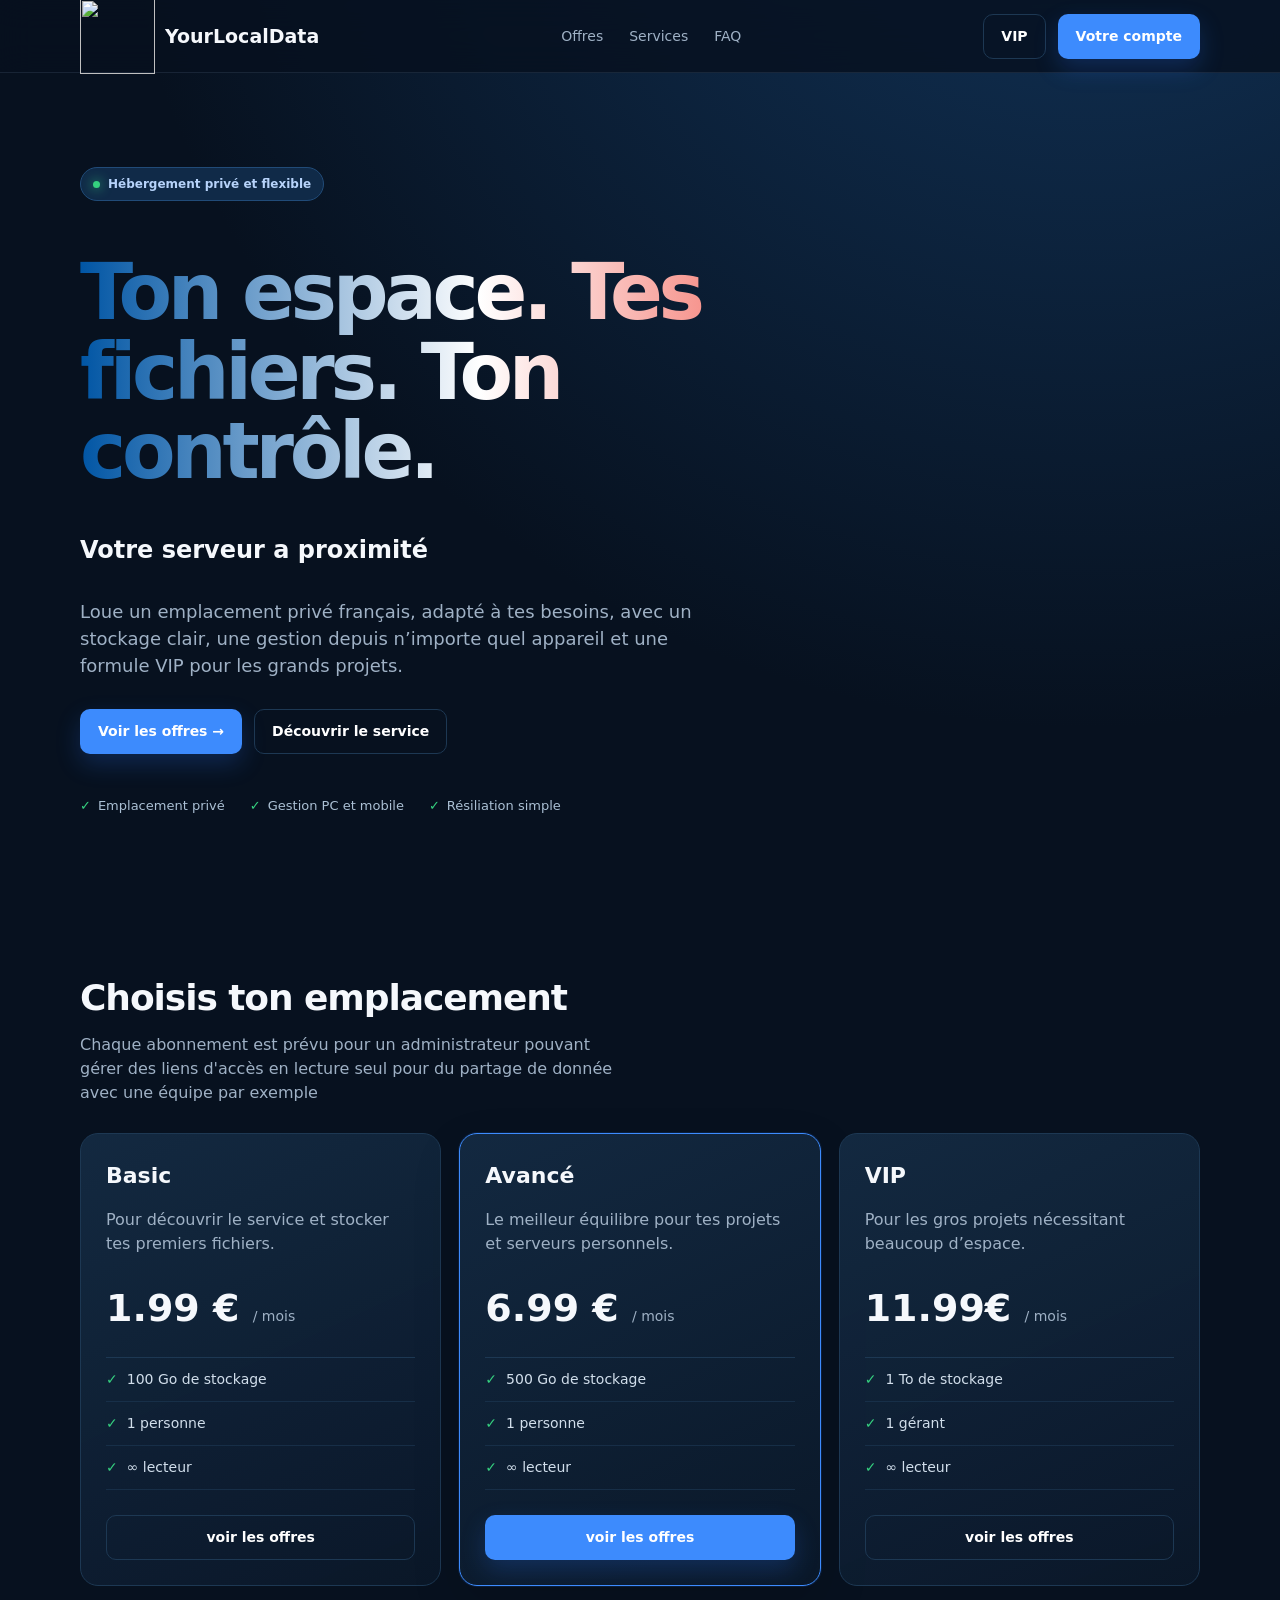
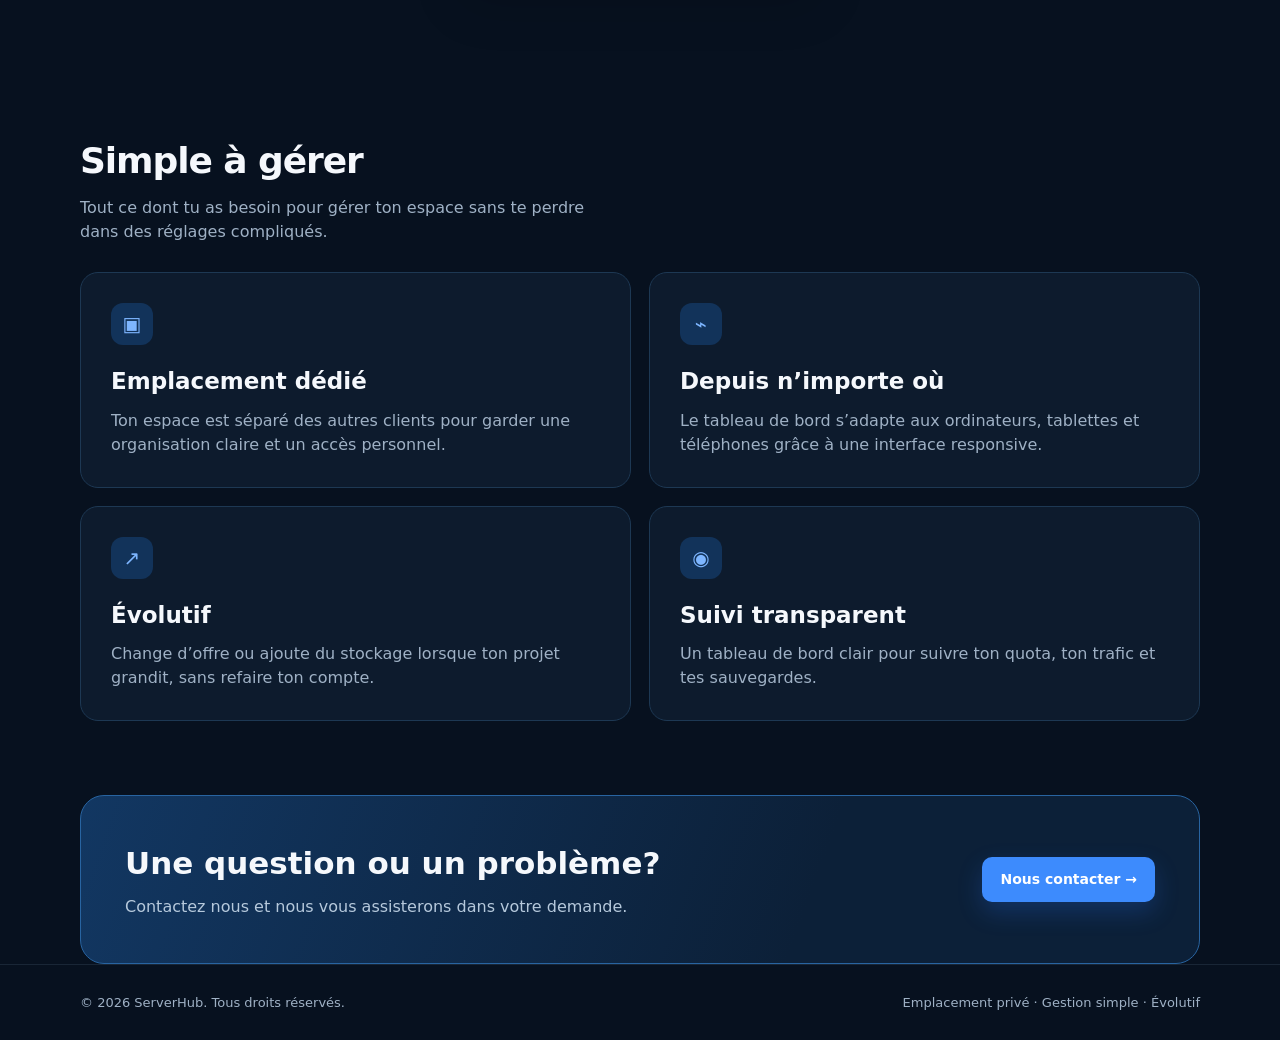
==== index.html @ 94ce7828 "Add files via upload" ====
<!DOCTYPE html>
<html lang="fr">
    <header>
        <div class="container nav">
            <a class="brand" href="YourLocalData_Website.html">
                <img src="logo.png" width="75" height="75">YourLocalData
            </a>
            <nav class="links">
                <a href="offres.html">Offres</a>
                <a href="services.html">Services</a>
                <a href="FAQ.html">FAQ</a>
            </nav>
            <div class="nav-actions">
                <a class="button vip" href="vip_page.html" aria-label="VIP">VIP</a>
                <a class="button primary" href="login.html" aria-label="Se connecter">Votre compte</a>
            </div>
        </div>
        <link rel="stylesheet" href="serverhub-location.css">
    </header>
    <body>
        <main id="top">
            <section class="hero container">
                <span class="eyebrow"><span class="dot"></span> Hébergement privé et flexible</span>
                    <p><h1 class="texte-france">Ton espace. Tes fichiers. Ton contrôle.</h1>
                    <h2>Votre serveur a proximité</h2>
                    <p></p>
                    <p>Loue un emplacement privé français, adapté à tes besoins, avec un stockage clair, une gestion depuis n’importe quel appareil et une formule VIP pour les grands projets.</p>
                    <div class="hero-actions">
                        <a class="button primary" href="#offres">Voir les offres →</a>
                        <a class="button" href="#services">Découvrir le service</a>
                    </div>
                    <div class="trust">
                        <span>Emplacement privé</span><span>Gestion PC et mobile</span><span>Résiliation simple</span>
                    </div>
                </section>
                <section class="section container" id="offres">
                    <div class="section-head">
                        <div>
                            <h2>Choisis ton emplacement</h2>
                            <p class="section-intro">Chaque abonnement est prévu pour un administrateur pouvant gérer des liens d'accès en lecture seul pour du partage de donnée avec une équipe par exemple</p>
                        </div>
                    </div>
                    <div class="grid">
                        <article class="card">
                            <h3>Basic</h3>
                            <p>Pour découvrir le service et stocker tes premiers fichiers.</p>
                            <div class="price">1.99 € <small>/ mois</small></div>
                            <ul class="features">
                                <li>100 Go de stockage</li><li>1 personne</li><li>∞ lecteur</li>
                            </ul>
                            <a class="button" href="offres.html">voir les offres</a>
                        </article>
                        <article class="card featured">
                            <h3>Avancé</h3>
                            <p>Le meilleur équilibre pour tes projets et serveurs personnels.</p>
                            <div class="price">6.99 € <small>/ mois</small></div>
                            <ul class="features">
                                <li>500 Go de stockage</li><li>1 personne</li><li>∞ lecteur</li>
                            </ul>
                            <a class="button primary" href="offres.html">voir les offres</a>
                        </article>
                        <article class="card">
                            <h3>VIP</h3>
                            <p>Pour les gros projets nécessitant beaucoup d’espace.</p>
                            <div class="price">11.99€ <small>/ mois</small></div>
                            <ul class="features">
                                <li>1 To de stockage</li><li>1 gérant</li><li>∞ lecteur</li>
                            </ul>
                            <a class="button" href="offres.html">voir les offres</a>
                        </article>
                    </div>
                </section>
                <section class="section container" id="services">
                    <div class="section-head">
                        <div>
                            <h2>Simple à gérer</h2>
                            <p class="section-intro">Tout ce dont tu as besoin pour gérer ton espace sans te perdre dans des réglages compliqués.</p>
                        </div>
                    </div>
                    <div class="split">
                        <article class="info-card">
                            <div class="icon">▣</div>
                            <h3>Emplacement dédié</h3>
                            <p>Ton espace est séparé des autres clients pour garder une organisation claire et un accès personnel.</p>
                        </article>
                        <article class="info-card">
                            <div class="icon">⌁</div>
                            <h3>Depuis n’importe où</h3>
                            <p>Le tableau de bord s’adapte aux ordinateurs, tablettes et téléphones grâce à une interface responsive.</p>
                        </article>
                        <article class="info-card">
                            <div class="icon">↗</div>
                            <h3>Évolutif</h3>
                            <p>Change d’offre ou ajoute du stockage lorsque ton projet grandit, sans refaire ton compte.</p>
                        </article>
                        <article class="info-card">
                            <div class="icon">◉</div>
                            <h3>Suivi transparent</h3>
                            <p>Un tableau de bord clair pour suivre ton quota, ton trafic et tes sauvegardes.</p>
                        </article>
                    </div>
                </section>
                <section class="container cta" id="contact">
                    <div>
                        <h2>Une question ou un problème?</h2>
                        <p>Contactez nous et nous vous assisterons dans votre demande.</p>
                    </div>
                    <a class="button primary" href="mailto:yourlocaldata.support@gmail.com?subject=Réserver%20un%20emplacement">Nous contacter →</a>
                </section>
        </main>
        <footer>
            <div class="container footer-inner">
                <span>© 2026 ServerHub. Tous droits réservés.</span>
                <span>Emplacement privé · Gestion simple · Évolutif</span>
            </div>
        </footer>
    </body>
</html>
---- serverhub-location.css ----
:root{
--bg:#07111f;
--panel:#0d1b2d;
--panel2:#10243a;
--line:#1d3853;
--text:#f5f8fc;
--muted:#9fb1c5;
--blue:#3d8bfd;
--blue2:#6aa8ff;
--green:#35d07f;
--radius:18px;
}
*{box-sizing:border-box}
html{scroll-behavior:smooth}
body{margin:0;font-family:Inter,ui-sans-serif,system-ui,-apple-system,Segoe UI,Roboto,Arial,sans-serif;background:radial-gradient(circle at 85% -10%,#12365d 0,transparent 32%),var(--bg);color:var(--text);line-height:1.5}
a{color:inherit;text-decoration:none}
.container{width:min(1120px,calc(100% - 40px));margin:auto}
header{position:sticky;top:0;z-index:5;background:rgba(7,17,31,.82);backdrop-filter:blur(16px);border-bottom:1px solid rgba(157,190,220,.12)}
.nav{height:72px;display:flex;align-items:center;justify-content:space-between}
.brand{display:flex;align-items:center;gap:10px;font-weight:800;font-size:19px}
.logo{width:34px;height:34px;border-radius:10px;background:linear-gradient(135deg,var(--blue2),#2666d5);display:grid;place-items:center;box-shadow:0 8px 28px #2878ff55}
.logo span{width:14px;height:14px;border:3px solid white;border-radius:4px}
.links{display:flex;gap:26px;color:var(--muted);font-size:14px}
.links a:hover{color:#fff}
.nav-actions{display:flex;align-items:center;gap:12px}
.button{display:inline-flex;align-items:center;justify-content:center;border:1px solid var(--line);border-radius:10px;padding:11px 17px;font-weight:700;font-size:14px;background:transparent;color:#fff;cursor:pointer}
.button.primary{border-color:transparent;background:var(--blue);box-shadow:0 10px 25px #2878ff38}
.button.primary:hover{background:#5b9dff}
.button:hover{transform:translateY(-1px)}
.hero{padding:94px 0 82px}
.eyebrow{display:inline-flex;align-items:center;gap:8px;color:#b7d3fa;background:#102a48;border:1px solid #214b78;border-radius:999px;padding:7px 12px;font-size:12px;font-weight:700}
.dot{width:7px;height:7px;border-radius:50%;background:var(--green);box-shadow:0 0 12px var(--green)}
h1{font-size:clamp(43px,7vw,78px);line-height:1.02;letter-spacing:-.055em;max-width:800px;margin:22px 0 20px}
.texte-france {
    display: inline-block;

    background: linear-gradient(
        to right,
        #0055a4,
        #ffffff 50%,
        #ef4135
    );

    background-clip: text;
    -webkit-background-clip: text;

    color: transparent;
    -webkit-text-fill-color: transparent;
}
.hero p{max-width:650px;color:var(--muted);font-size:18px;margin:0 0 30px}
.hero-actions{display:flex;gap:12px;flex-wrap:wrap}
.trust{display:flex;gap:25px;flex-wrap:wrap;margin-top:42px;color:#abc0d4;font-size:13px}
.trust span:before{content:'✓';color:var(--green);font-weight:bold;margin-right:7px}
.section{padding:74px 0}
.section-head{display:flex;align-items:end;justify-content:space-between;gap:25px;margin-bottom:28px}
.section h2{font-size:36px;letter-spacing:-.03em;margin:0}
.section-intro{color:var(--muted);max-width:540px;margin:8px 0 0}
.grid{display:grid;grid-template-columns:repeat(3,1fr);gap:18px}
.card{background:linear-gradient(155deg,rgba(20,43,68,.9),rgba(10,24,41,.92));border:1px solid var(--line);border-radius:var(--radius);padding:25px;position:relative;overflow:hidden}
.card:hover{border-color:#37648e}
.card.featured{border-color:var(--blue);box-shadow:0 0 0 1px #2878ff22,0 20px 50px #0002}
.badge{position:absolute;right:18px;top:18px;background:#173c6a;color:#9ec8ff;padding:5px 9px;border-radius:999px;font-size:11px;font-weight:800}
.card h3{margin:0 0 7px;font-size:22px}
.card p{color:var(--muted);min-height:50px}
.price{font-size:38px;font-weight:850;margin:22px 0 4px}
.price small{font-size:14px;color:var(--muted);font-weight:500}
.features{list-style:none;padding:0;margin:20px 0 25px;border-top:1px solid var(--line)}
.features li{padding:11px 0;border-bottom:1px solid rgba(29,56,83,.65);color:#d1deeb;font-size:14px}
.features li:before{content:'✓';color:var(--green);margin-right:9px;font-weight:bold}
.card .button{width:100%}
.split{display:grid;grid-template-columns:1fr 1fr;gap:18px}
.info-card{padding:30px;border:1px solid var(--line);border-radius:var(--radius);background:var(--panel)}
.info-card h3{font-size:23px;margin:0 0 10px}
.info-card p{color:var(--muted);margin:0}
.icon{width:42px;height:42px;display:grid;place-items:center;border-radius:12px;background:#12335a;color:#7eb6ff;margin-bottom:19px;font-size:20px}
.cta{margin:25px 10 80px;padding:44px;border:1px solid #2864a1;border-radius:24px;background:linear-gradient(110deg,#123762,#0c2038 65%);display:flex;align-items:center;justify-content:space-between;gap:25px}
.cta h2{margin:0 0 8px;font-size:31px}
.cta p{margin:0;color:#b6c9dc}
.faq{border-top:1px solid var(--line)}
details{border-bottom:1px solid var(--line);padding:20px 0}
summary{cursor:pointer;font-weight:750}
details p{color:var(--muted);max-width:780px;margin:12px 0 0}
footer{border-top:1px solid rgba(157,190,220,.12);padding:28px 0;color:var(--muted);font-size:13px}
.footer-inner{display:flex;justify-content:space-between;gap:15px;flex-wrap:wrap}
@media(max-width:800px){
.links{display:none}
.grid,.split{grid-template-columns:1fr}
.hero{padding-top:65px}
.section-head{display:block}
.cta{display:block;padding:30px}
.cta .button{margin-top:22px;width:100%}
.nav-actions .button:not(.primary){display:none}
}



/* Styles spécifiques page connexion */

#login .section-head { text-align:center; margin-bottom: 20px; }
#login .section-intro { text-align:center; }

/* Pour que le formulaire s’adapte en mobile */
@media (max-width: 800px) {
#login .split { grid-template-columns: 1fr; gap: 16px; }
#login .info-card { padding: 20px; }
}

.signup-section {
  padding-top: 54px;
  padding-bottom: 70px;
}

.signup-heading {
  display: block;
  text-align: center;
  margin-bottom: 34px;
}

.signup-heading .eyebrow {
  margin-bottom: 18px;
}

.signup-heading h2 {
  font-size: clamp(34px, 5vw, 48px);
  letter-spacing: -.04em;
  margin: 0 0 10px;
}

.signup-heading .section-intro {
  margin: 0 auto;
  max-width: 590px;
}

.signup-layout {
  max-width: 930px;
  margin: 0 auto;
  display: grid;
  grid-template-columns: minmax(0, 1.15fr) minmax(280px, .85fr);
  gap: 18px;
  align-items: stretch;
}

.signup-form,
.signup-side {
  padding: 30px;
  margin: 0;
}

.signup-form h3,
.signup-side h3 {
  margin: 0 0 7px;
  font-size: 24px;
}

.form-intro {
  color: var(--muted);
  margin: 0 0 24px;
}

.signup-field {
  margin-bottom: 16px;
}

.signup-field label {
  display: block;
  margin-bottom: 7px;
  color: #dbe7f8;
  font-size: 14px;
  font-weight: 700;
}

.signup-field input {
  width: 100%;
  padding: 13px 14px;
  border: 1px solid #2a4b7b;
  border-radius: 10px;
  outline: none;
  background: #0b1f37;
  color: #fff;
  font: inherit;
  transition: border-color .2s, box-shadow .2s, background .2s;
}

.signup-field input::placeholder {
  color: #7188a2;
}

.signup-field input:focus {
  border-color: var(--blue2);
  background: #0d2744;
  box-shadow: 0 0 0 3px rgba(61, 139, 253, .16);
}

.signup-check {
  display: flex;
  align-items: flex-start;
  gap: 9px;
  margin: 20px 0;
  color: var(--muted);
  font-size: 13px;
  cursor: pointer;
}

.signup-check input {
  width: 16px;
  height: 16px;
  margin: 1px 0 0;
  accent-color: var(--blue);
  flex: 0 0 auto;
}

.signup-submit {
  width: 100%;
  border: 0;
}

.signup-divider {
  display: flex;
  align-items: center;
  gap: 12px;
  margin: 24px 0 18px;
  color: #7890aa;
  font-size: 12px;
  white-space: nowrap;
}

.signup-divider::before,
.signup-divider::after {
  content: "";
  height: 1px;
  width: 100%;
  background: var(--line);
}

.social-buttons {
  display: grid;
  grid-template-columns: 1fr 1fr;
  gap: 10px;
}

.social-button {
  min-height: 46px;
  display: flex;
  align-items: center;
  justify-content: center;
  gap: 9px;
  padding: 10px 12px;
  border: 1px solid var(--line);
  border-radius: 10px;
  background: #10243a;
  color: #fff;
  font: inherit;
  font-size: 13px;
  font-weight: 700;
  cursor: pointer;
  transition: background .2s, border-color .2s, transform .2s;
}

.social-button:hover {
  transform: translateY(-1px);
  border-color: #4675a5;
  background: #15304d;
}

.social-icon {
  width: 22px;
  height: 22px;
  display: inline-grid;
  place-items: center;
  font-weight: 900;
  font-size: 15px;
}

.google-icon {
  border-radius: 50%;
  color: #4285f4;
  background: #fff;
  font-family: Arial, sans-serif;
}

.apple-icon {
  color: #fff;
  font-size: 20px;
  line-height: 1;
  position: relative;
}

.apple-icon::after {
  content: "";
  position: absolute;
  width: 6px;
  height: 3px;
  top: 1px;
  right: 1px;
  border-radius: 100%;
  background: #fff;
  transform: rotate(-35deg);
}

.login-link {
  color: var(--muted);
  text-align: center;
  font-size: 14px;
  margin: 22px 0 0;
}

.login-link a {
  color: #9ec8ff;
  font-weight: 700;
}

.login-link a:hover {
  color: #fff;
}

.signup-side {
  background: linear-gradient(155deg, #102a48, #0b1b2e);
  display: flex;
  flex-direction: column;
  justify-content: center;
}

.signup-side-icon {
  width: 48px;
  height: 48px;
  display: grid;
  place-items: center;
  margin-bottom: 18px;
  border-radius: 14px;
  background: #173c6a;
  color: #8dc0ff;
  font-size: 23px;
}

.signup-side p {
  color: var(--muted);
  margin: 0 0 14px;
}

.signup-benefits {
  margin: 8px 0 0;
}

.signup-benefits li {
  padding: 12px 0;
}

@media (max-width: 800px) {
  .signup-layout {
    grid-template-columns: 1fr;
  }

  .signup-form,
  .signup-side {
    padding: 23px;
  }
}

@media (max-width: 520px) {
  .social-buttons {
    grid-template-columns: 1fr;
  }
}
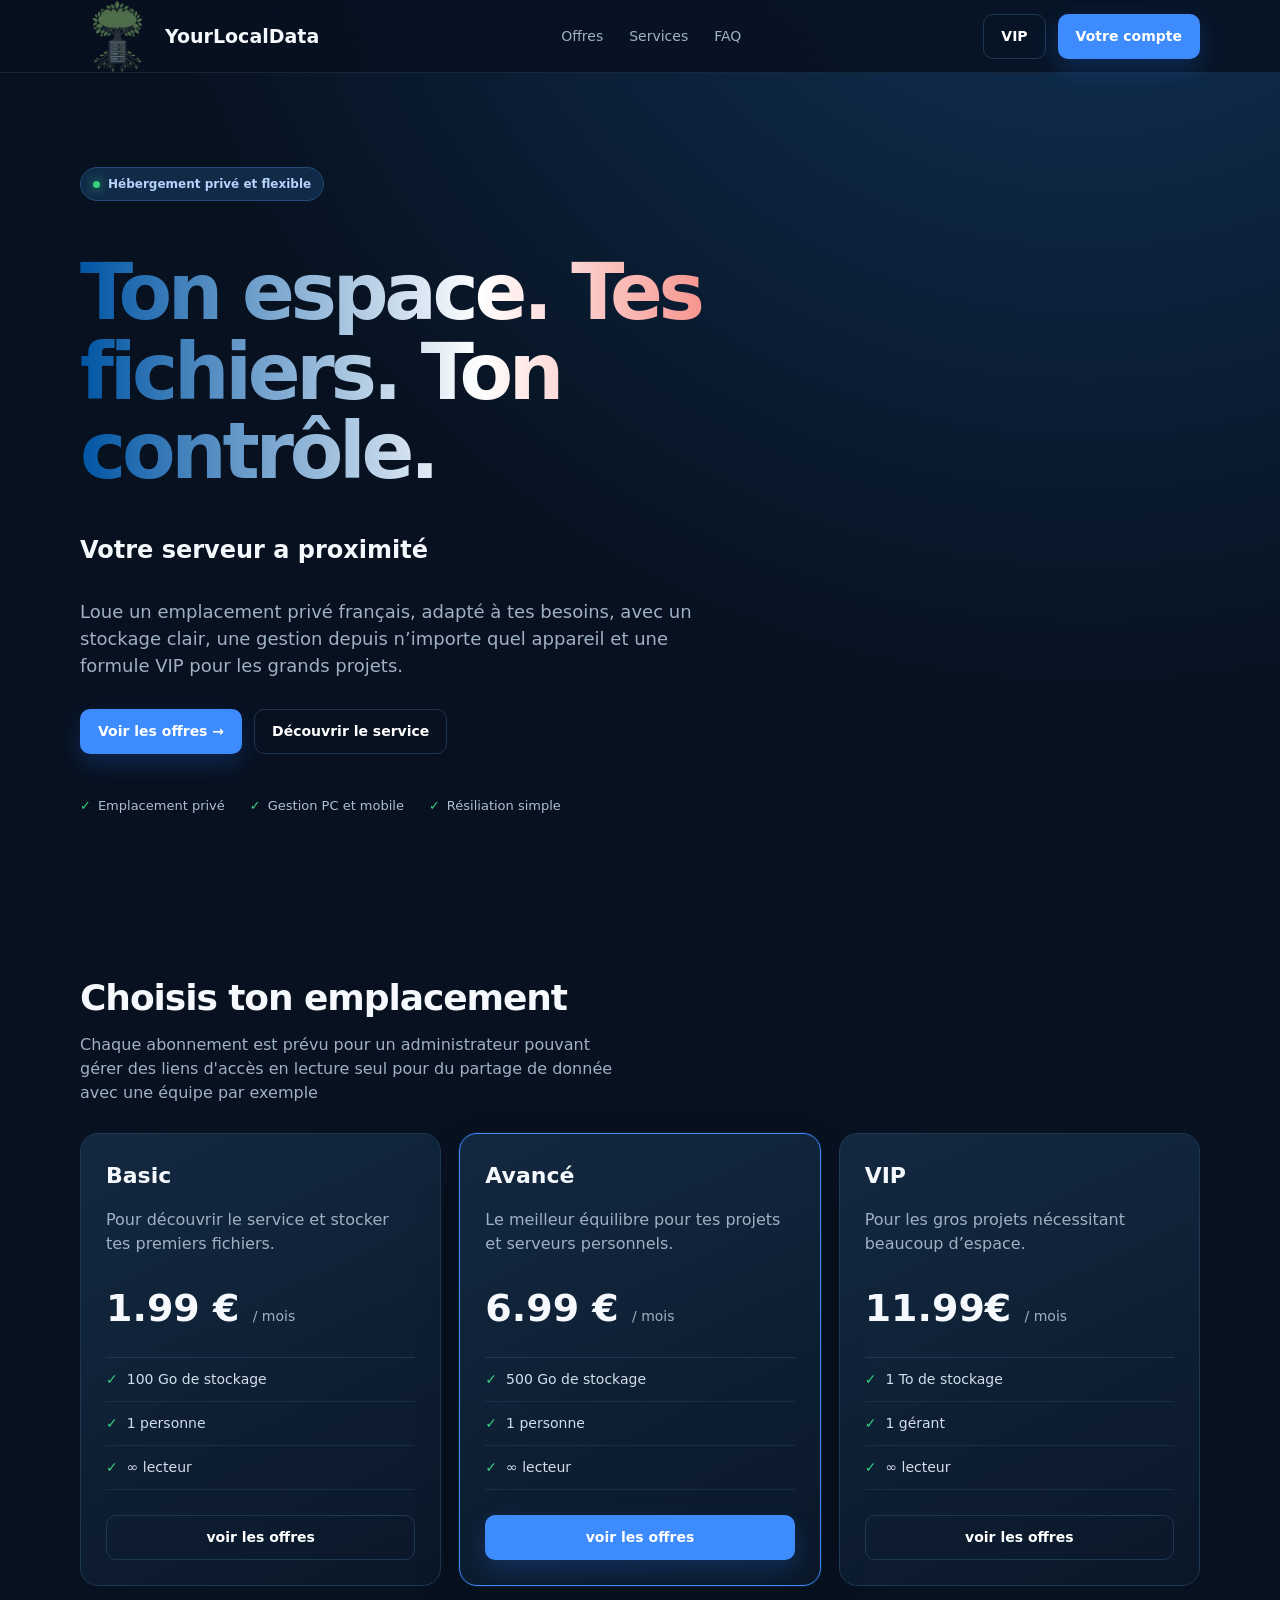
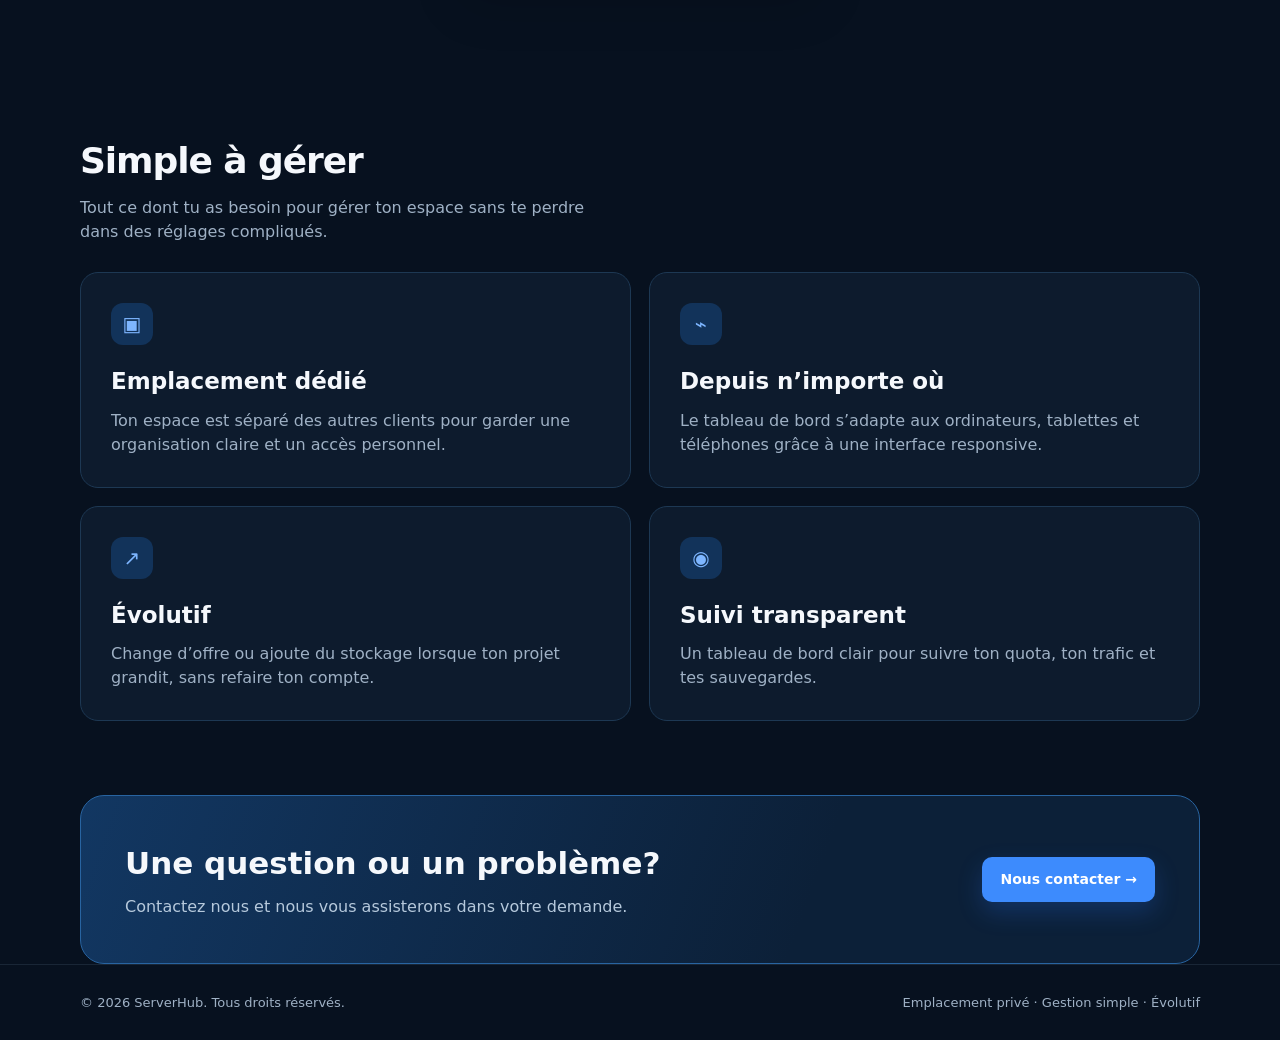
==== commit a24bc6ea: "index.html" ====
--- a/index.html
+++ b/index.html
@@ -2,7 +2,7 @@
 <html lang="fr">
     <header>
         <div class="container nav">
-            <a class="brand" href="YourLocalData_Website.html">
+            <a class="brand" href="index.html">
                 <img src="logo.png" width="75" height="75">YourLocalData
             </a>
             <nav class="links">
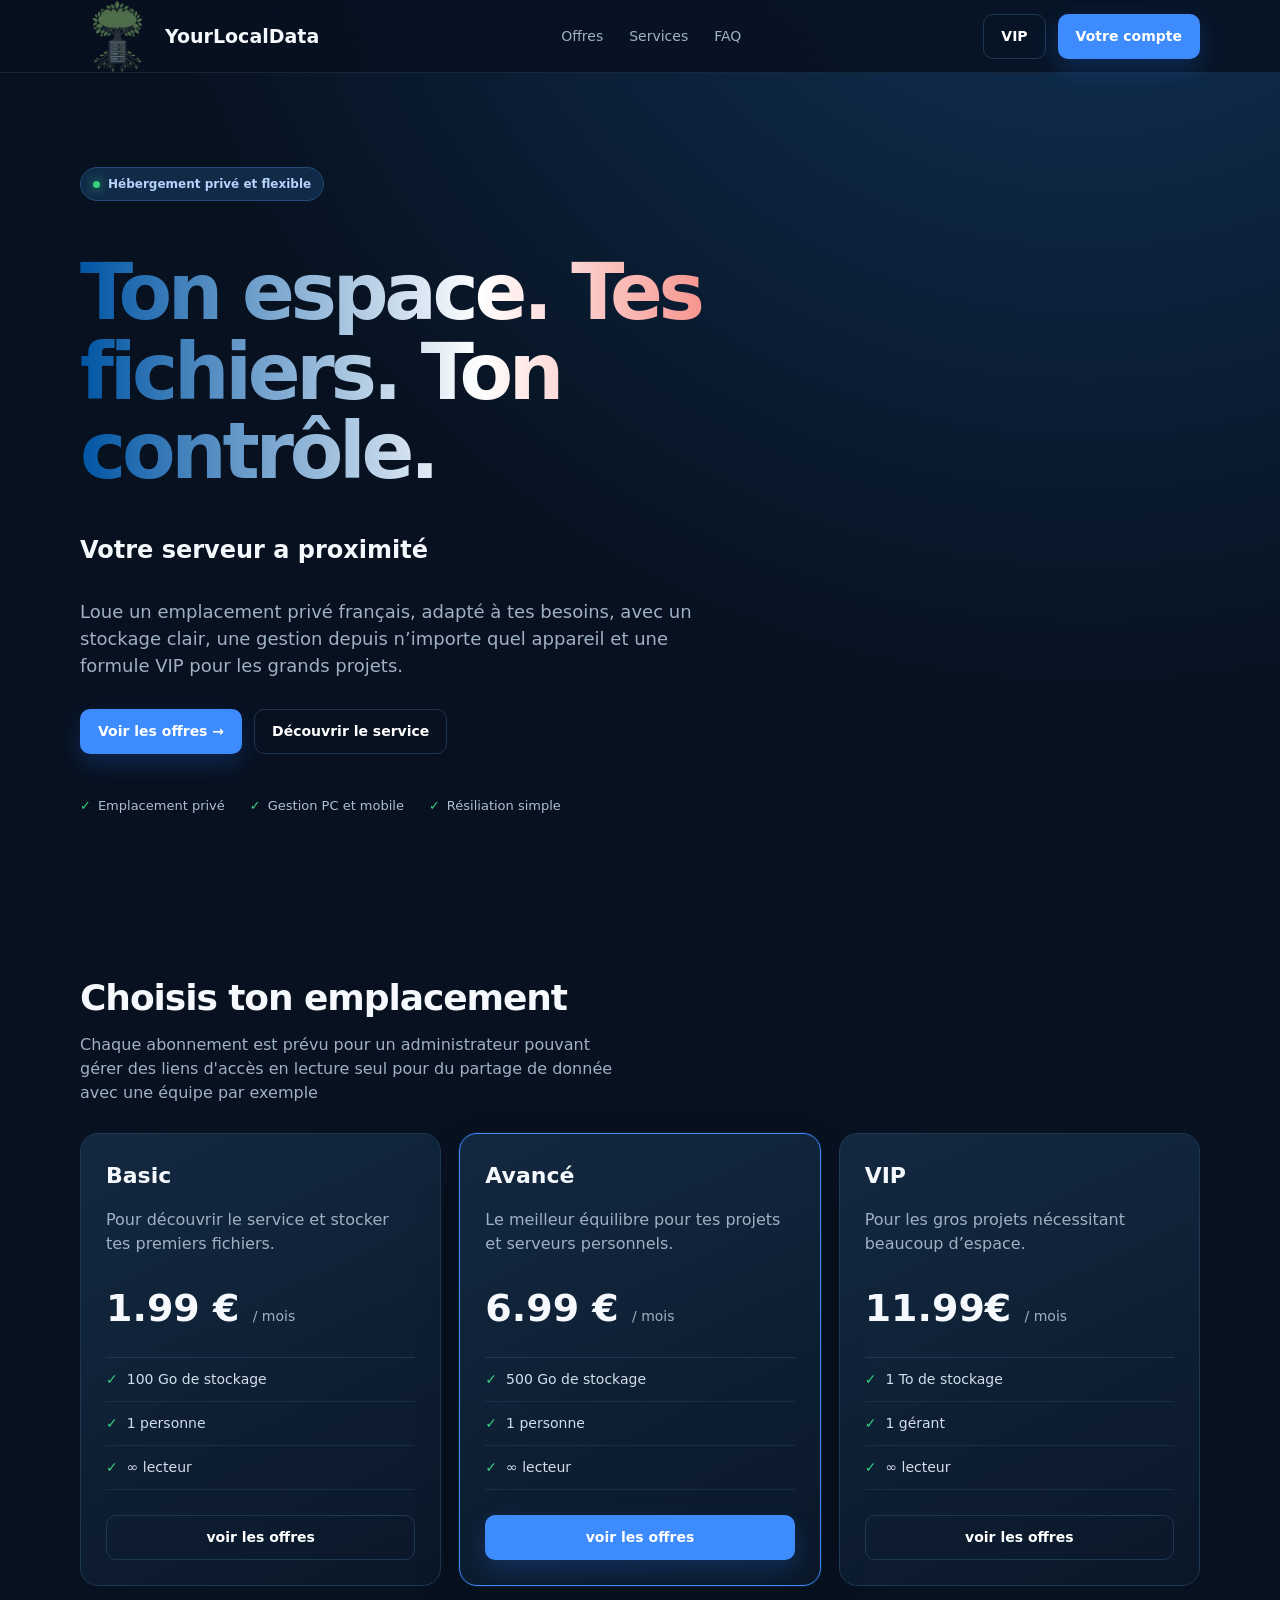
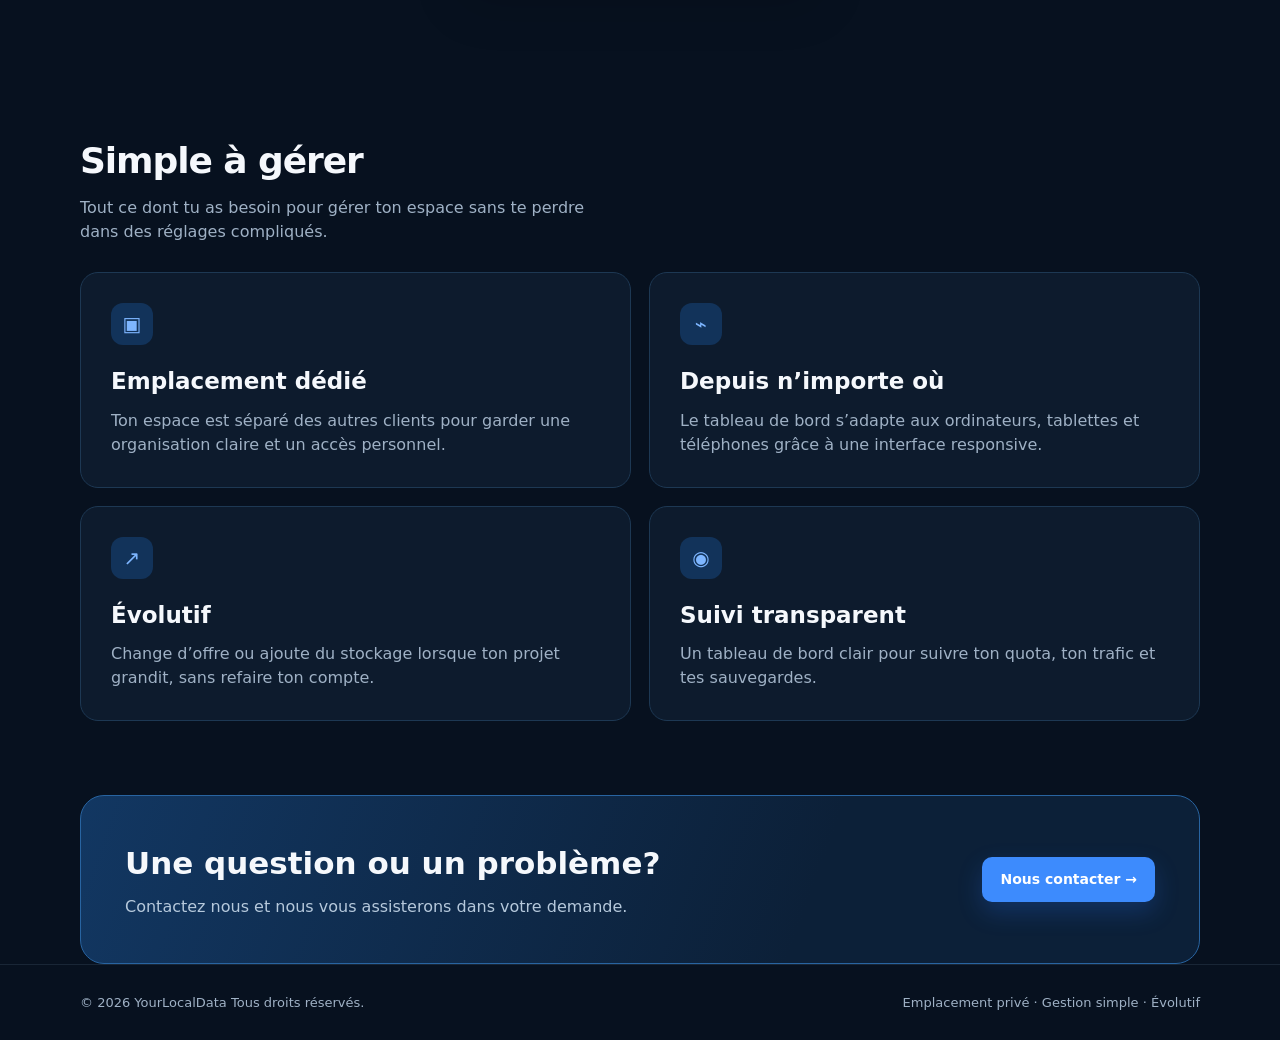
==== commit b95c4cc0: "Revise index.html for content and layout updates Updated the index.html file to reflect new content " ====
--- a/index.html
+++ b/index.html
@@ -110,7 +110,7 @@
         </main>
         <footer>
             <div class="container footer-inner">
-                <span>© 2026 ServerHub. Tous droits réservés.</span>
+                <span>© 2026 YourLocalData Tous droits réservés.</span>
                 <span>Emplacement privé · Gestion simple · Évolutif</span>
             </div>
         </footer>
